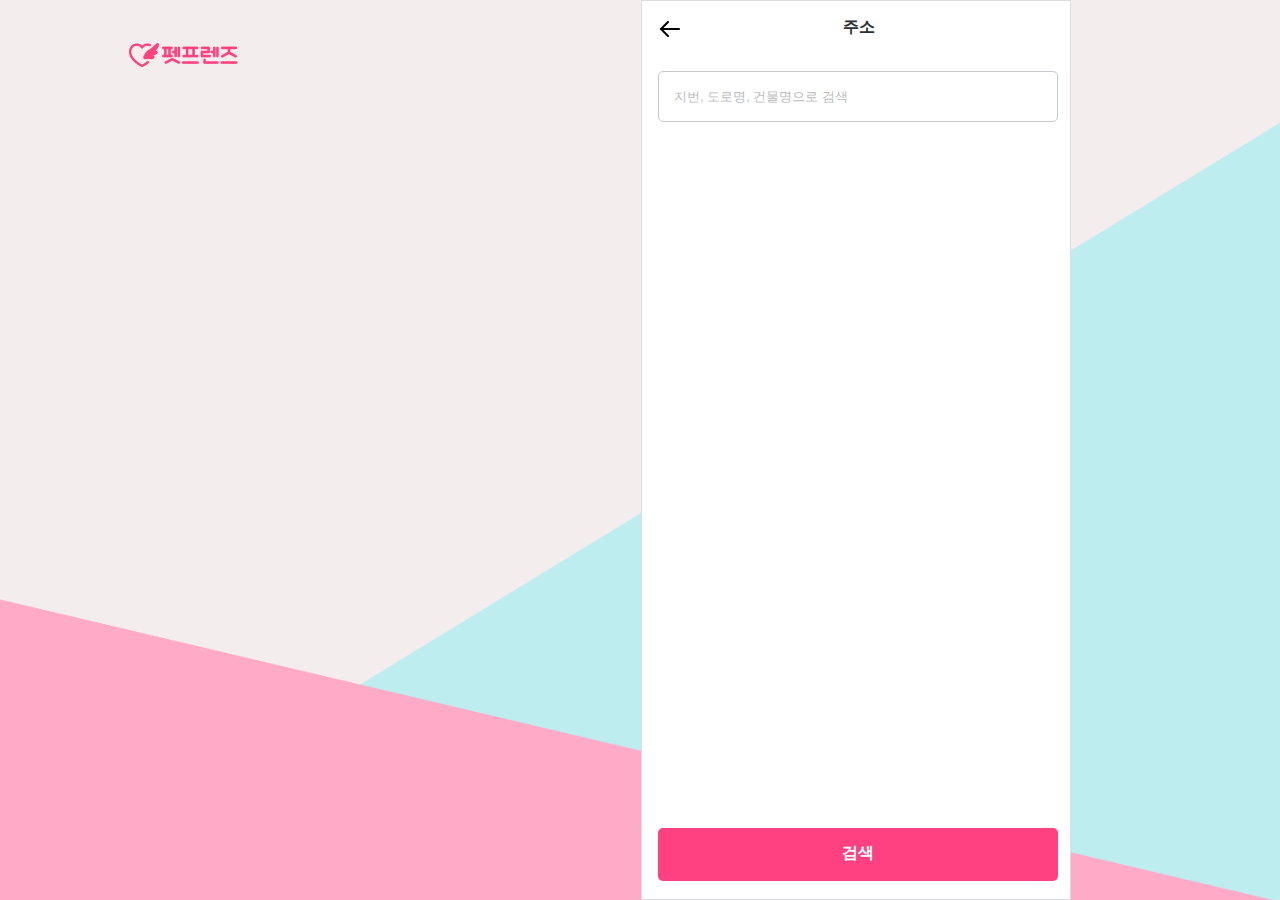
==== pet-friends-clone/src/main/webapp/address_update.html @ 4f97a7d9 "feat: 주소 검색 기능 추가 (프론트)" ====
<!DOCTYPE html>
<html>

<head>
    <meta charset="UTF-8">

    <title>반려동물 1등 쇼핑몰, 펫프렌즈</title>

    <!-- CSS -->
    <link rel="stylesheet" href="css/common.css">
    <link rel="stylesheet" href="css/util.css">
    <link rel="stylesheet" href="css/index.css">

    <!-- favicon -->
    <link rel="icon" type="image/x-icon" href="favicon.ico">
</head>

<body>
    <div class="flex-center padright50">
        <!-- 소개 및 검색 페이지 -->
        <aside class="width512 padtop43">
            <div class="width400">
                <a href="index.html">
                    <img id="petLeftHeaderLogo" src="resources/images/main/background/background-logo.png">
                </a>
            </div>
        </aside>

        <!-- 주소 변경 페이지 -->
        <main id="mainContent" class="width430 bd-weak bg-white fill">
            <header class="flex-between pad16-16">
                <a href="#" onclick="javascript:history.back()"><img
                        src="resources/images/member_join_login/left_arrow.svg"></a>
                <strong>주소</strong>
                <div>&nbsp;&nbsp;&nbsp;&nbsp;&nbsp;</div>
            </header>

            <section class="pad5-16" class="flex-between">
                <input id="keyword" class="bd-inputbox-2" type="text" placeholder="지번, 도로명, 건물명으로 검색">
                <div><br></div>

                <div id="result" class="font-13">
                    <!-- 자바스크립트에서 생성 -->
                </div>
            </section>

            <footer class="flex-center margin-bottom18">
                <button id="agree-join-btn" type="button" class="width400 button-style-2 active"
                    onclick="searchAddress()">검색</button>
            </footer>
        </main>
    </div>

    <script src="js/address_update.js"></script>
</body>

</html>
---- pet-friends-clone/src/main/webapp/css/common.css ----
@font-face {
    font-family: '맑은고딕';
    src: url('../resources/fonts/malgun.ttf');
}

@font-face {
    font-family: 'yg-jalnan';
    src: url('https://fastly.jsdelivr.net/gh/projectnoonnu/noonfonts_four@1.2/JalnanOTF00.woff') format('woff');
    font-weight: normal;
    font-style: normal;
}

* {
    margin: 0px;
    padding: 0px;
    text-decoration: none;
    list-style: none;
    box-sizing: border-box;
    font-family: '맑은고딕', '굴림', '돋움', sans-serif;
    color: #2d3035;
}
---- pet-friends-clone/src/main/webapp/css/util.css ----
/*
    =================================
    Width
    =================================
*/
.width81 {
    width: 81px;
}

.width84 {
    width: 84px;
}

.width190 {
    width: 190px;
}

.width400 {
    width: 400px;
}

.width430 {
    width: 430px;
}

.width512 {
    width: 512px;
}

.width80per {
    width: 80%;
}

.width1290 {
    width: 1310px;
}

.width40 {
    width: 40px;
}

.min-width40 {
    min-width: 40px;
}

/*
    =================================
    Height
    =================================
*/
.height100per {
    height: 100vh;
}

.height10 {
    height: 10px;
}

/*
    =================================
    Width & Height
    =================================
*/
.w166h126 {
    width: 166px;
    height: 126px;
}

.w130h32 {
    width: 130px;
    height: 32px;
}

.w81h72 {
    width: 81px;
    height: 72px;
}

.w64h64 {
    width: 64px;
    height: 64px;
}

.w20h20 {
    width: 20px;
    height: 20px;
}

.w190h190 {
    width: 190px;
    height: 190px;
}

.w62h16 {
    width: 62px;
    height: 16px;
}

.w40h23 {
    width: 40px;
    height: 18px;
}

/*
    =================================
    Display
    =================================
*/
.flex-center {
    display: flex;
    justify-content: center;
}

.flex-center-align {
    display: flex;
    align-items: center;
    justify-content: center;
}

.flex-between-align {
    display: flex;
    justify-content: space-between;
    align-items: center;
}

.flex-between {
    display: flex;
    justify-content: space-between;
}

.flex-between-wrap {
    display: flex;
    justify-content: space-between;
    flex-wrap: wrap;
}

.flex-around {
    display: flex;
    justify-content: space-around;
}

.flex-wrap-center {
    display: flex;
    flex-wrap: wrap;
    justify-content: center;
}

.flex-center-gap50 {
    display: flex;
    justify-content: center;
    column-gap: 40px; /* 가로 간격 */
}

.flex-left-align-gap20 {
    display: flex;
    justify-content: left;
    column-gap: 20px;
    align-items: center;
}

.flex-left {
    display: flex;
    justify-content: left;
}

.hidden {
    overflow: hidden;
}

/* .display-hidden {
    visibility: hidden;
} */

/*
    =================================
    Padding
    =================================
*/
.padtop5 {
    padding-top: 5px;
}

.padtop7 {
    padding-top: 7px;
}

.padtop15 {
    padding-top: 15px;
}

.padtop43 {
    padding-top: 43px;
}

.padright50 {
    padding-right: 80px;
}

.padright60 {
    padding-right: 60px;
}

.padright10 {
    padding-right: 10px;
}

.pad12-15-15-25 {
    padding: 12px 15px 15px 15px;
}

.pad5-10-8 {
    padding: 5px 10px 8px;
}

.pad3-0 {
    padding: 3px 0px;
}

.pad5-0 {
    padding: 5px 0px;
}

.pad10-0 {
    padding: 10px 0px;
}

.pad0-10 {
    padding: 0px 10px;
}

.pad5-16 {
    padding: 0px 16px;
}

.pad7-16 {
    padding: 7px 16px;
}

.pad32-16 {
    padding: 32px 16px;
}

.pad12-16 {
    padding: 12px 16px;
}

.pad16-16 {
    padding: 16px 16px;
}

.pad8 {
    padding: 8px;
}

.pad12 {
    padding: 12px;
}

.pad16 {
    padding: 16px;
}

.pad20-16-0 {
    padding: 20px 16px 0px;
}

.pad5-0-2 {
    padding: 5px 0px 2px;
}

/*
    =================================
    Margin
    =================================
*/
.margin25 {
    margin: 25px;
}

.margin8-0 {
    margin: 8px 0px;
}

.margin10-0-12 {
    margin: 10px 0px 12px;
}

.margin-bottom5 {
    margin-bottom: 12px;
}

.margin-bottom12 {
    margin-bottom: 12px;
}

.margin-bottom18 {
    margin-bottom: 18px;
}

.margin-top5 {
    margin-top: 5px;
}

.margin-top10 {
    margin-top: 10px;
}

.margin-top25 {
    margin-top: 25px;
}

/*
    =================================
    Font
    =================================
*/
.font-18 {
    font-size: 18px;
}

.font-17 {
    font-size: 17px;
}

.font-16 {
    font-size: 16px;
}

.font-15 {
    font-size: 15px;
}

.font-14 {
    font-size: 14px;
}

.font-bold13 {
    font-size: 13px;
    font-weight: bold;
}

.font-13 {
    font-size: 13px;
}

.font-12 {
    font-size: 12px;
}

.font-11 {
    font-size: 11px;
}

.font-10 {
    font-size: 10px;
}

.font-9 {
    font-size: 9px;
}

.bold {
    font-weight: bold;
}

.contrast150 {
    filter: contrast(150%);
}

.lh15 {
    line-height: 1.5;
}

.letter-minus1 {
    letter-spacing: -1px; /* 자간을 1px 줄임 */
}

/*
    =================================
    Color
    =================================
*/
.color-white {
    color: white !important;
}

.color-blue {
    color: blue;
}

.color-c6c9ce {
    color: #f3f3ed;
}

.color-757c89 {
    color: #757c89;
}

.color-9ca1aa {
    color: #9ca1aa;
}

.color-191919 {
    color: #191919;
}

.color-2d3035 {
    color: #2d3035;
}

.color-328c87 {
    color: #328c87;
}

.color-ea306f {
    color: #ea306f;
}

.color-626872 {
    color: #626872;
}

/*
    =================================
    Border
    =================================
*/
.bd-weak {
    border: 1px solid #dbdde0;
}

.bd-weak2 {
    border: 1px solid #f3f3ed;
}

.bd-circle {
    border-radius: 20px;
    background-color: #fff1f5;
}

.bd-radius5 {
    border-radius: 5px;
}

.bd-radius8 {
    border-radius: 8px;
}

.bd-radius12 {
    border-radius: 12px;
}

.bd-radius16 {
    border-radius: 16px;
}

.bd-radius20 {
    border-radius: 20px;
}

.bd-bottom-underline {
    border-bottom: 1.3px solid #2d3035;
}

.bd-inputbox-1 {
    border: 1px solid #9ca1aa;
    border-radius: 5px;
    font-size: 15px;
    width: 400px;
    opacity: 0.5;
    padding: 20px;
    margin-top: 10px;
}

.bd-inputbox-2 {
    border: 1px solid #c6c9ce;
    border-radius: 5px;
    font-size: 13px;
    width: 400px;
    padding: 17px 15px;
    margin-top: 10px;
}
.bd-inputbox-2::placeholder {
    opacity: 0.5;
}

/*
    =================================
    Icon
    =================================
*/
.icon10x10 {
    width: 10px;
    height: 10px;
    position: relative;
}

.icon18x18 {
    width: 18px;
    height: 18px;
    position: relative;
    top: 2px;
}

.icon24x24 {
    width: 24px;
    height: 24px;
    position: relative;
    top: 2px;
}

.icon24x24-nopos {
    width: 24px;
    height: 24px;
}

/*
    =================================
    Background
    =================================
*/
.bg-white {
    background-color: white;
}

.bg-black {
    background-color: black;
}

.bg-fafafa {
    background-color: #fafafa;
}

.bg-fee500 {
    background-color: #fee500;
}

.bg-4d6dfd {
    background-color: #4d6dfd;
}

.bg-03c75a {
    background-color: #03c75a;
}

.bg-f8f8f8 {
    background-color: #f8f8f8;
}

.bg-ff4081 {
    background-color: #ff4081;
}

.bg-gray {
    background-color: gray;
}

/*
    =================================
    Transform
    =================================
*/
.flip-arrow {
    transform: scaleX(-1);
}

/*
    =================================
    Cursor
    =================================
*/
.cursor-default {
    cursor: default;
}

.cursor-pointer {
    cursor: pointer;
}

/*
    =================================
    Position
    =================================
*/
.pos-top1 {
    position: relative;
    top: 1px;
}

.pos-top2 {
    position: relative;
    top: 2px;
}

.pos-top3 {
    position: relative;
    top: 3px;
}

.pos-top4 {
    position: relative;
    top: 4px;
}

.pos-bottom1 {
    position: relative;
    bottom: 1px;
}

.pos-bottom2 {
    position: relative;
    bottom: 2px;
}

.pos-bottom3 {
    position: relative;
    bottom: 3px;
}

.pos-bottom38 {
    position: relative;
    bottom: 38px;
}

.pos-left7 {
    position: relative;
    left: 7px;
}

.pos-left53 {
    position: relative;
    left: 53px;
}

.position-top-sticky {
    position: sticky;
    top: 0;
    z-index: 1000;
    background-color: white;
}

.position-top-sticky {
    position: sticky;
    top: 0;
    z-index: 1000;
    background-color: white;
}

.position-bottom-sticky {
    position: sticky;
    bottom: 0;
    z-index: 1000;
    background-color: white;
}

/*
    =================================
    Gap
    =================================
*/
.row-gap10 {
    row-gap: 20px;
}

.column-gap8 {
    column-gap: 8px;
}

.column-gap15 {
    column-gap: 15px;
}

.column-gap25 {
    column-gap: 25px;
}

.text-center {
    text-align: center;
}

/*
    =================================
    Decoration
    =================================
*/
.underline {
    text-decoration: underline;
}

/*
    =================================
    Filter
    =================================
*/
.contrast200 {
    filter: contrast(200%);
}
.opacity05 {
    opacity: 0.5;
}

/*
    =================================
    Button
    =================================
*/
.button-style-1 {
    border: none;
    border-radius: 5px;
    padding: 15px 0px 17px;
    font-size: 16px;
    opacity: 0.3;
    font-weight: bold;
    background-color: #c6c9ce;
}

.button-style-2 {
    border: none;
    border-radius: 5px;
    padding: 15px 0px 17px;
    font-size: 16px;
    opacity: 0.3;
    font-weight: bold;
    background-color: #c6c9ce;
}

.button-style-1.active, .button-style-2.active {
    background-color: #ff4081;
    color: white;
    opacity: 1;
}

/* 화면상에 안쓰고 남은공간 있으면 채워주는 css */
.fill {
    display: grid;
    grid-template-rows: auto 1fr; /* 첫 번째 행은 내용, 두 번째 행은 남은 높이 */
    height: 100vh;
}
---- pet-friends-clone/src/main/webapp/css/index.css ----
/* 버튼 포커싱한 상태에서 F12 누르면 border: none 이 적용안되는 증상이 있어서 추가 */
button:focus {
    border: none !important;
    outline: none !important;
}

body {
    background-image: url('../resources/images/main/background/background.png');
    /* 화면의 높이를 100%로 설정합니다. (1vh는 화면 높이의 1%) */
    height: 100vh;
    /* 배경 이미지가 화면을 꽉 채우도록 비율을 유지하며 크기를 조정합니다. */
    background-size: cover;
    /* 배경 이미지를 화면의 중앙에 배치합니다. */
    background-position: center;
    /* 스크롤을 할 때 배경이 고정되도록 합니다. (필요에 따라 생략 가능) */
    background-attachment: fixed;
}

/* 상단 로고 */
#petLeftHeaderLogo {
    width: 140px;
    height: 24px;
}

/* 이미지 슬라이드 */
.slider-container {
    width: 428px;
    height: 230px;
    overflow: hidden;
    position: relative;
}

#slideImage {
    width: 100%;
    height: 100%;
    /* position: absolute; */
    transition: transform 0.2s ease-in-out;
}

.slideButtonStyle {
    position: absolute;
    width: 24px;
    height: 48px;
    padding: 12px 0px;
    z-index: 10;
    border: 0px;
    background-color: white;
    opacity: 0.5;
}

#nextSlideButton {
    right: 0px;
    top: 89px;
    border-radius: 10px 0 0 10px; /* 왼쪽 위, 오른쪽 위, 오른쪽 아래, 왼쪽 아래 */
}

#prevSlideButton {
    left: 0px;
    top: 89px;
    border-radius: 0 10px 10px 0; /* 왼쪽 위, 오른쪽 위, 오른쪽 아래, 왼쪽 아래 */
}

#slideCount {
    position: absolute;
    /* width: 55px; */
    height: 22px;
    padding: 5px 6px;
    background-color: #2d3035cc;
    right: 5px;
    bottom: 10px;
    z-index: 10;
    /* border: 0px; */
    border-radius: 20px;
}

#slideCount span {
    position: relative;
    right: 0px;
    bottom: 8px;
}

#slideCount img {
    position: relative;
    right: 0px;
    bottom: 7px;
}

/* svg icons */
#headerSelector {
    background-image: url('../resources/images/main/icons/header/selector.svg');
}

#headerSearchButton {
    background-image: url('../resources/images/main/icons/header/search-button.svg');
}

#headerShoppingCart {
    background-image: url('../resources/images/main/icons/header/shopping-cart.svg');
}

/* 상단 네비게이터 */
#nav-ul li {
    font-size: 13px;
    font-weight: normal;
}

/* li 태그내에서 active 클래스 선택 */
#nav-ul li.active {
    font-weight: bold;
    border-bottom: 2px solid red;
    padding-bottom: 5px;
}

#nav-icon1 {
    width: 100px;
    background-image: url('../resources/images/main/icons/nav/nav-icon1.svg');
}

/* 중단 네비게이터 */
#category-main button {
    width: 75px;
    height: 32px;
    background-color: white;
    border: none;
    outline: none;
    font-size: 14px;
}

#category-main button.active {
    border-radius: 20px;
    background-color: #ff4081;
}


#category-main button span { /* 버튼안에 글자 박스에 안맞게 살짝 틀어진거 교정 */
    position: relative;
    bottom: 2px;
}

#category-main button span.active {
    color: white;
    font-weight: bold;
}

.category-sub-menu img {
    width: 68px;
}

.category-sub-menu li {
    width: 84px;
}

.category-sub-menu li>div {
    display: flex;
    justify-content: center;
}

#category-ul-qna img {
    width: 125px;
    height: 74px;
}

.divider {
    width: 380px;
    height: 1.5px;
    background-color: #f8f8f8;
}

.category-sub-menu>ul>li {
    cursor: pointer;
}

#category-main>button {
    cursor: pointer;
}

/*
    =================================
    Footer
    =================================
*/
footer p.active {
    color: #ff4081;
}
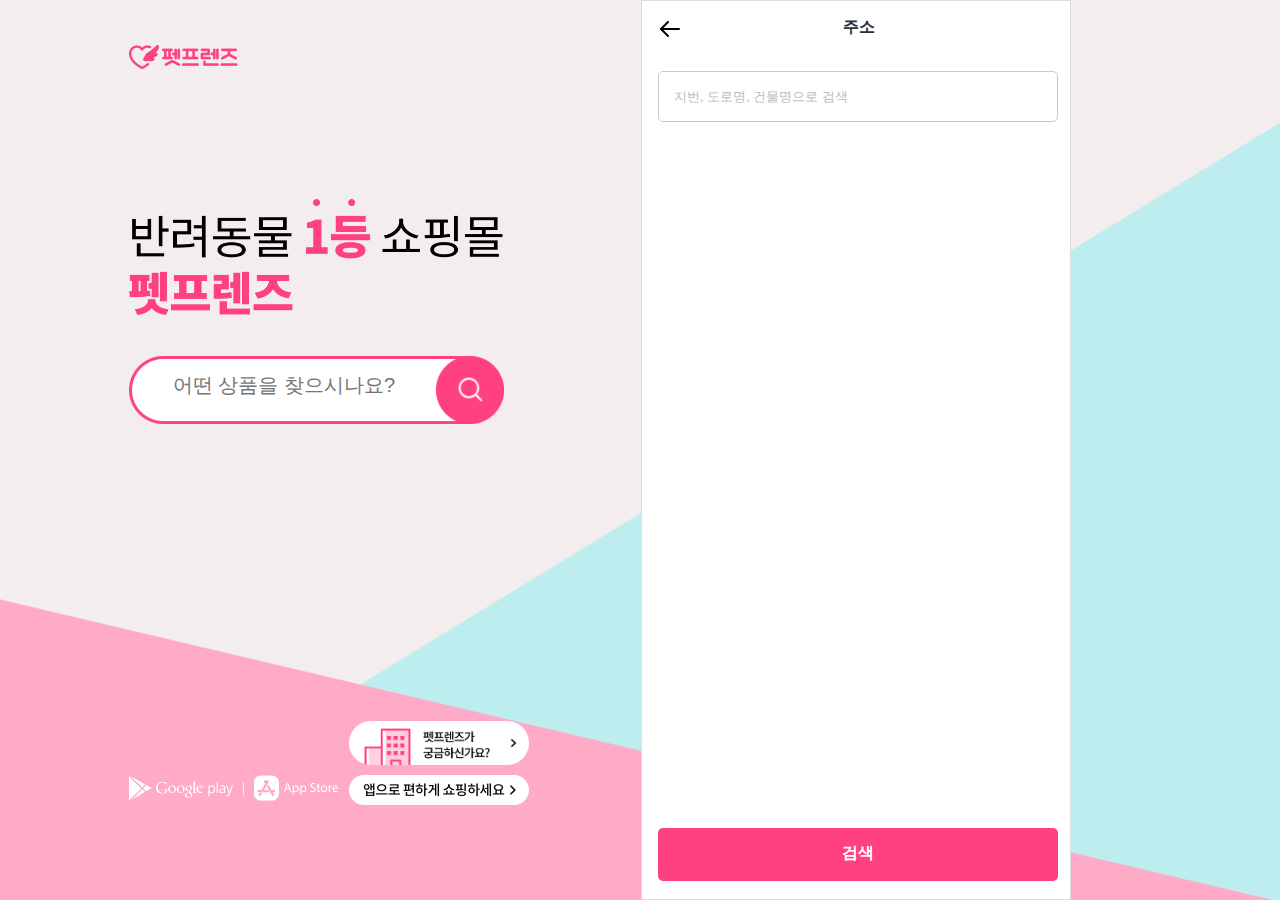
==== commit 24ed294c: "feat: 메인 랜딩페이지 바탕화면 미구현 된 부분들 구현 (프론트)" ====
--- a/pet-friends-clone/src/main/webapp/address_update.html
+++ b/pet-friends-clone/src/main/webapp/address_update.html
@@ -13,18 +13,48 @@
 
     <!-- favicon -->
     <link rel="icon" type="image/x-icon" href="favicon.ico">
+
+    <script>
+        document.addEventListener("DOMContentLoaded", function () {
+            document.getElementById("keyword").addEventListener("keydown", function (event) {
+                if (event.key === "Enter") { // 또는 event.keyCode === 13 (구형 브라우저)
+                    searchAddress(); // 검색 실행
+                }
+            });
+        });
+    </script>
 </head>
 
 <body>
     <div class="flex-center padright50">
         <!-- 소개 및 검색 페이지 -->
         <aside class="width512 padtop43">
-            <div class="width400">
-                <a href="index.html">
-                    <img id="petLeftHeaderLogo" src="resources/images/main/background/background-logo.png">
-                </a>
-            </div>
-        </aside>
+			<div class="width400 position-sticky-top45">
+				<a href="index.html">
+					<div>
+						<img id="petLeftHeaderLogo" src="resources/images/main/background/background-logo.png">						
+					</div>
+					<br><br><br><br><br><br><br>
+					<div>
+						<img class="width375" src="resources/images/main/background/background-title.png">
+					</div>
+					<br><br>
+					<div>
+						<img class="width375" src="resources/images/main/background/button-search.png">
+						<input type="text" style="pointer-events: none" placeholder="어떤 상품을 찾으시나요?" class="font-20 width250 text-center bd-none pos-bottom54 pos-left30">
+					</div>
+					<br><br><br><br><br><br><br><br><br><br><br><br><br><br><br>
+					<div class="flex-between">
+						<div>&nbsp;</div>
+						<img class="width180" src="resources/images/main/background/background-company-logo.png">
+					</div>
+					<div class="flex-between margin-top10">
+						<img class="w210h26" src="resources/images/main/background/background-app-download-2.png">
+						<img class="width180" src="resources/images/main/background/background-app-download-1.png">						
+					</div>					
+				</a>
+			</div>
+		</aside>
 
         <!-- 주소 변경 페이지 -->
         <main id="mainContent" class="width430 bd-weak bg-white fill">
@@ -40,18 +70,19 @@
                 <div><br></div>
 
                 <div id="result" class="font-13">
-                    <!-- 자바스크립트에서 생성 -->
+                    <!-- 자바스크립트에서 생성 -->                    
                 </div>
             </section>
 
             <footer class="flex-center margin-bottom18">
-                <button id="agree-join-btn" type="button" class="width400 button-style-2 active"
+                <button id="agree-join-btn" type="button" class="width400 button-style-2 active cursor-pointer"
                     onclick="searchAddress()">검색</button>
             </footer>
         </main>
     </div>
-
+	
     <script src="js/address_update.js"></script>
+    <script>displayLoginAddress()</script>    
 </body>
 
 </html>--- a/pet-friends-clone/src/main/webapp/css/util.css
+++ b/pet-friends-clone/src/main/webapp/css/util.css
@@ -11,10 +11,26 @@
     width: 84px;
 }
 
+.width180 {
+    width: 180px;
+}
+
 .width190 {
     width: 190px;
 }
 
+.width210 {
+    width: 210px;
+}
+
+.width250 {
+    width: 250px;
+}
+
+.width375 {
+    width: 375px;
+}
+
 .width400 {
     width: 400px;
 }
@@ -48,6 +64,10 @@
     Height
     =================================
 */
+.height100per2 {
+    height: 100%;
+}
+
 .height100per {
     height: 100vh;
 }
@@ -86,6 +106,11 @@
     height: 20px;
 }
 
+.w10h9 {
+    width: 9px;
+    height: 9px;
+}
+
 .w190h190 {
     width: 190px;
     height: 190px;
@@ -101,6 +126,21 @@
     height: 18px;
 }
 
+.w70h18 {
+    width: 70px;
+    height: 18px;
+}
+
+.w400h210 {
+    width: 400px;
+    height: 210px;
+}
+
+.w210h26 {
+    width: 210px;
+    height: 26px;
+}
+
 /*
     =================================
     Display
@@ -163,6 +203,16 @@
     justify-content: left;
 }
 
+.flex-left-align {
+    display: flex;
+    justify-content: left;
+    align-items: center;
+}
+
+.display-inline {
+	display: inline;
+}
+
 .hidden {
     overflow: hidden;
 }
@@ -176,6 +226,10 @@
     Padding
     =================================
 */
+.padtop3 {
+    padding-top: 3px;
+}
+
 .padtop5 {
     padding-top: 5px;
 }
@@ -204,6 +258,10 @@
     padding-right: 10px;
 }
 
+.padleft2 {
+	padding-left: 2px;
+}
+
 .pad12-15-15-25 {
     padding: 12px 15px 15px 15px;
 }
@@ -248,6 +306,14 @@
     padding: 16px 16px;
 }
 
+.pad2 {
+    padding: 2px;
+}
+
+.pad4 {
+    padding: 4px;
+}
+
 .pad8 {
     padding: 8px;
 }
@@ -281,6 +347,10 @@
     margin: 8px 0px;
 }
 
+.margin16-0 {
+    margin: 16px 0px;
+}
+
 .margin10-0-12 {
     margin: 10px 0px 12px;
 }
@@ -305,6 +375,10 @@
     margin-top: 10px;
 }
 
+.margin-top15 {
+    margin-top: 15px;
+}
+
 .margin-top25 {
     margin-top: 25px;
 }
@@ -314,6 +388,14 @@
     Font
     =================================
 */
+.font-20 {
+    font-size: 20px;
+}
+
+.font-19 {
+    font-size: 19px;
+}
+
 .font-18 {
     font-size: 18px;
 }
@@ -425,6 +507,10 @@
     Border
     =================================
 */
+.bd-none {
+    border: none;
+}
+
 .bd-weak {
     border: 1px solid #dbdde0;
 }
@@ -551,6 +637,10 @@
     background-color: #ff4081;
 }
 
+.bg-fff1f5 {
+	background-color: #fff1f5;
+}
+
 .bg-gray {
     background-color: gray;
 }
@@ -622,21 +712,35 @@
     bottom: 38px;
 }
 
+.pos-bottom54 {
+    position: relative;
+    bottom: 54px;
+}
+
+.pos-left5 {
+    position: relative;
+    left: 5px;
+}
+
 .pos-left7 {
     position: relative;
     left: 7px;
 }
 
+.pos-left30 {
+    position: relative;
+    left: 30px;
+}
+
 .pos-left53 {
     position: relative;
     left: 53px;
 }
 
-.position-top-sticky {
+.position-sticky-top45 {
     position: sticky;
-    top: 0;
+    top: 45px;
     z-index: 1000;
-    background-color: white;
 }
 
 .position-top-sticky {
@@ -735,4 +839,10 @@
     display: grid;
     grid-template-rows: auto 1fr; /* 첫 번째 행은 내용, 두 번째 행은 남은 높이 */
     height: 100vh;
+}
+
+.divider {
+    width: 380px;
+    height: 1.5px;
+    background-color: #f8f8f8;
 }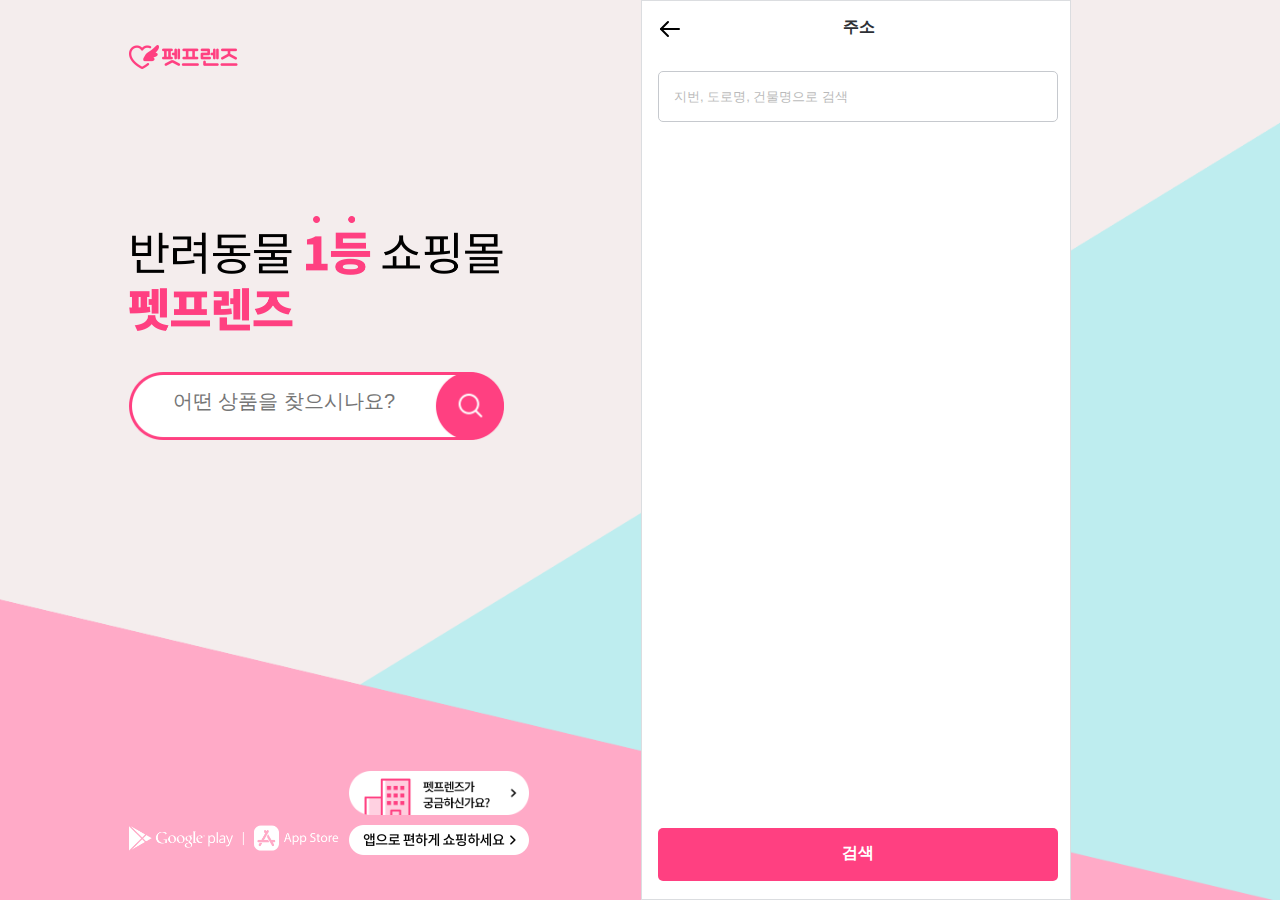
==== commit 00409997: "fix: 메인 랜딩 페이지 바탕화면 크기에 따라 안맞는 문제 수정" ====
--- a/pet-friends-clone/src/main/webapp/address_update.html
+++ b/pet-friends-clone/src/main/webapp/address_update.html
@@ -29,12 +29,12 @@
     <div class="flex-center padright50">
         <!-- 소개 및 검색 페이지 -->
         <aside class="width512 padtop43">
-			<div class="width400 position-sticky-top45">
-				<a href="index.html">
-					<div>
-						<img id="petLeftHeaderLogo" src="resources/images/main/background/background-logo.png">						
-					</div>
-					<br><br><br><br><br><br><br>
+			<div class="width400 position-sticky-top45 flex-align-beetween height100per">
+				<div>
+					<a href="index.html"><img id="petLeftHeaderLogo" src="resources/images/main/background/background-logo.png"></a>						
+				</div>				
+				
+				<div>
 					<div>
 						<img class="width375" src="resources/images/main/background/background-title.png">
 					</div>
@@ -42,8 +42,12 @@
 					<div>
 						<img class="width375" src="resources/images/main/background/button-search.png">
 						<input type="text" style="pointer-events: none" placeholder="어떤 상품을 찾으시나요?" class="font-20 width250 text-center bd-none pos-bottom54 pos-left30">
-					</div>
-					<br><br><br><br><br><br><br><br><br><br><br><br><br><br><br>
+					</div>					
+				</div>
+				
+				<div>&nbsp;</div>				
+				
+				<div>
 					<div class="flex-between">
 						<div>&nbsp;</div>
 						<img class="width180" src="resources/images/main/background/background-company-logo.png">
@@ -51,8 +55,8 @@
 					<div class="flex-between margin-top10">
 						<img class="w210h26" src="resources/images/main/background/background-app-download-2.png">
 						<img class="width180" src="resources/images/main/background/background-app-download-1.png">						
-					</div>					
-				</a>
+					</div>
+				</div>				
 			</div>
 		</aside>
 
--- a/pet-friends-clone/src/main/webapp/css/util.css
+++ b/pet-friends-clone/src/main/webapp/css/util.css
@@ -69,7 +69,7 @@
 }
 
 .height100per {
-    height: 100vh;
+    height: 90vh;
 }
 
 .height10 {
@@ -207,6 +207,12 @@
     display: flex;
     justify-content: left;
     align-items: center;
+}
+
+.flex-align-beetween {
+	display: flex;
+	flex-direction: column;
+	justify-content: space-between;
 }
 
 .display-inline {
